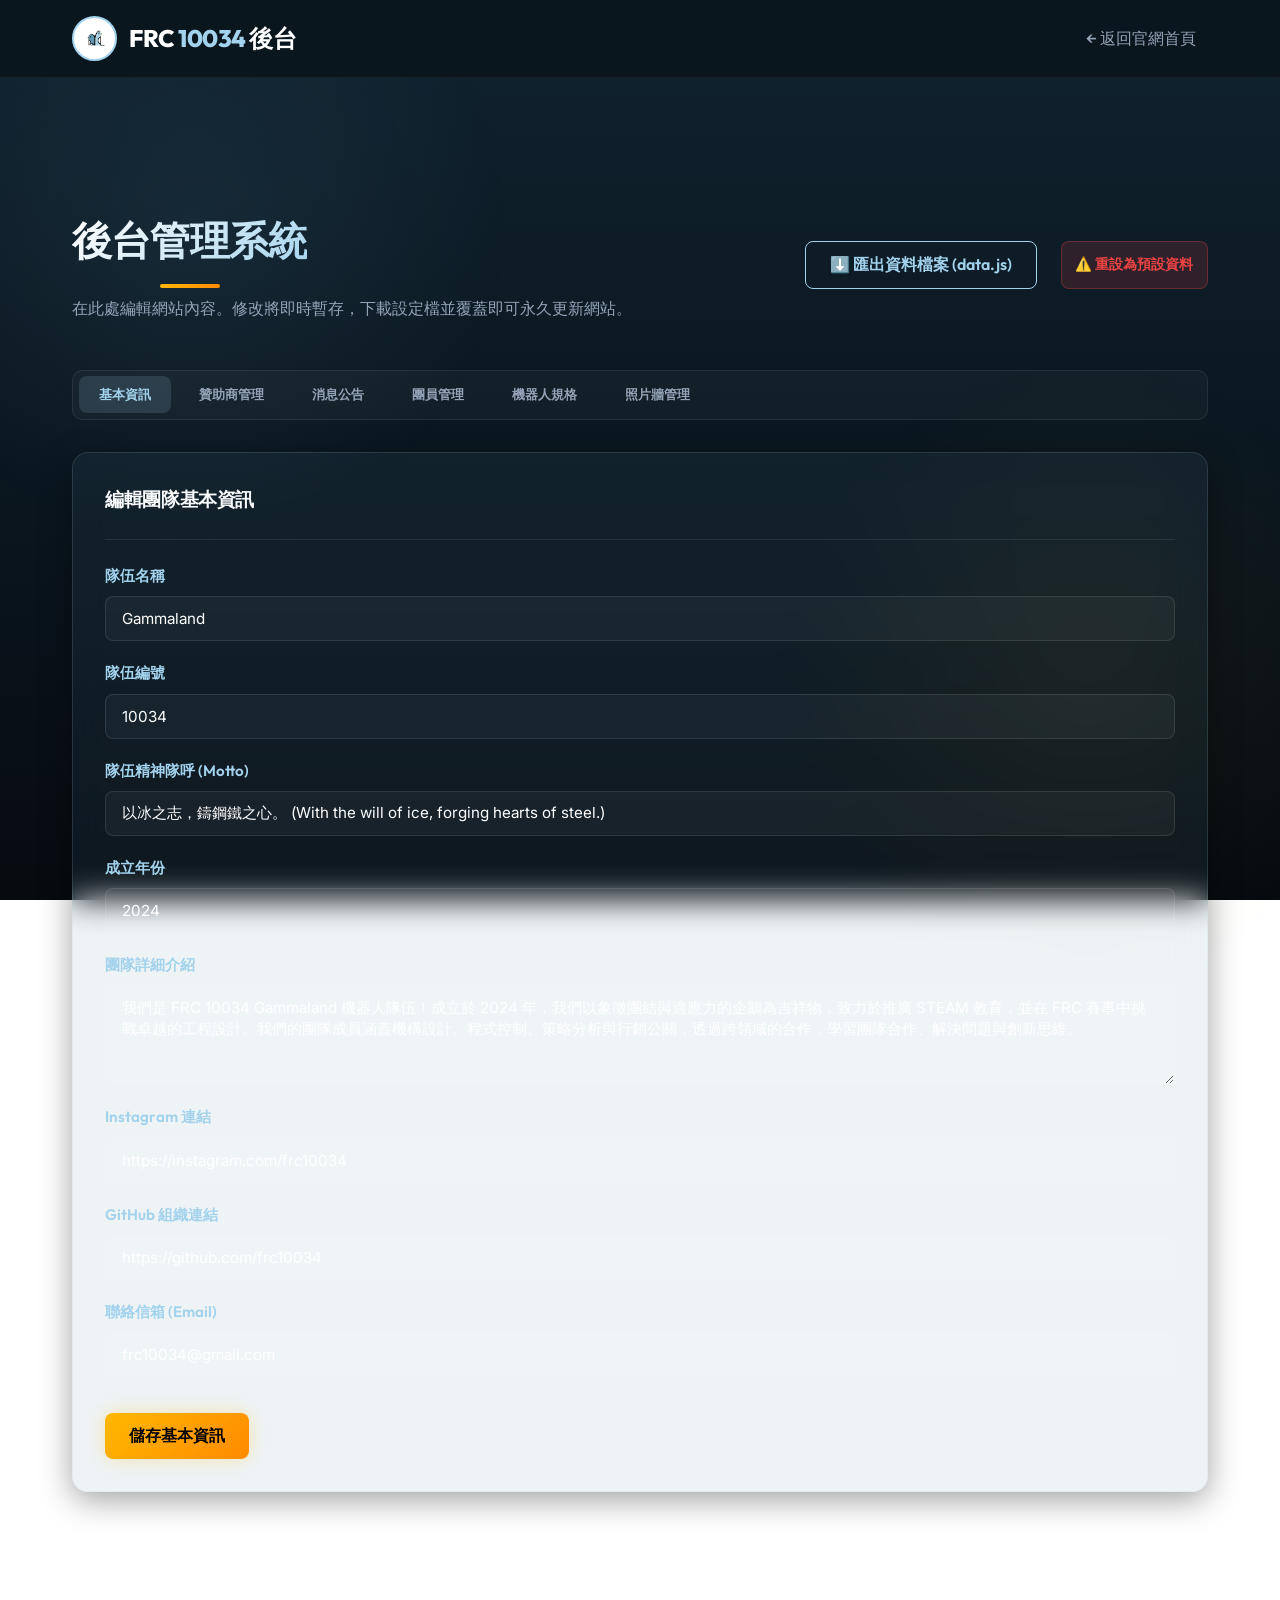
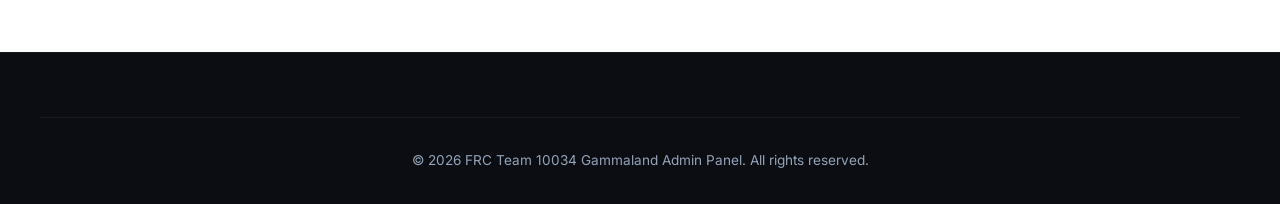
==== admin.html @ 3f7c84e7 "he" ====
<!DOCTYPE html>
<html lang="zh-Hant">
<head>
  <meta charset="UTF-8">
  <meta name="viewport" content="width=device-width, initial-scale=1.0">
  <title>FRC 10034 Gammaland | 網站管理後台</title>
  <link rel="stylesheet" href="style.css">
  <style>
    /* Admin specific adjustments */
    body {
      padding-top: 80px;
    }
  </style>
</head>
<body>

  <!-- Ambient Glow Effects -->
  <div class="bg-glow-1"></div>
  <div class="bg-glow-2"></div>

  <!-- Header & Navbar -->
  <header class="navbar" id="site-header">
    <div class="nav-container">
      <div class="nav-logo-link">
        <img src="logo.jpg" alt="Gammaland Logo" class="nav-logo-img">
        <h1 class="nav-brand">FRC <span>10034</span> 後台</h1>
      </div>
      <nav>
        <ul class="nav-links">
          <li><a href="index.html" class="nav-item">← 返回官網首頁</a></li>
        </ul>
      </nav>
    </div>
  </header>

  <!-- Main Content Wrapper -->
  <main id="main-content">
    
    <!-- PAGE: ADMIN -->
    <section id="page-admin" class="page-section">
      <div class="admin-container">
        <div class="admin-header-flex">
          <div>
            <h2 class="section-title" style="text-align: left; margin-bottom: 0.5rem; display: inline-block;">後台管理系統</h2>
            <p style="color: var(--text-muted);">在此處編輯網站內容。修改將即時暫存，下載設定檔並覆蓋即可永久更新網站。</p>
          </div>
          <div class="admin-actions">
            <button class="btn btn-secondary" id="admin-export-btn">
              ⬇️ 匯出資料檔案 (data.js)
            </button>
            <button class="btn btn-danger btn-small" id="admin-reset-btn" style="margin-left: 0.5rem;">
              ⚠️ 重設為預設資料
            </button>
          </div>
        </div>

        <!-- Management Navigation Tabs -->
        <div class="admin-tabs" id="admin-tabs">
          <button class="admin-tab-btn active" data-tab="info">基本資訊</button>
          <button class="admin-tab-btn" data-tab="sponsors">贊助商管理</button>
          <button class="admin-tab-btn" data-tab="news">消息公告</button>
          <button class="admin-tab-btn" data-tab="team">團員管理</button>
          <button class="admin-tab-btn" data-tab="robot">機器人規格</button>
          <button class="admin-tab-btn" data-tab="gallery">照片牆管理</button>
        </div>

        <!-- TAB CONTENT: Basic Info -->
        <div class="admin-tab-panel glass-card" id="panel-info">
          <h3>編輯團隊基本資訊</h3>
          <hr style="border: none; border-top: 1px solid rgba(255,255,255,0.08); margin: 1.5rem 0;">
          <form id="form-team-info">
            <div class="form-group">
              <label for="info-name">隊伍名稱</label>
              <input type="text" id="info-name" class="form-control" required>
            </div>
            <div class="form-group">
              <label for="info-number">隊伍編號</label>
              <input type="text" id="info-number" class="form-control" required>
            </div>
            <div class="form-group">
              <label for="info-motto">隊伍精神隊呼 (Motto)</label>
              <input type="text" id="info-motto" class="form-control" required>
            </div>
            <div class="form-group">
              <label for="info-founded">成立年份</label>
              <input type="text" id="info-founded" class="form-control" required>
            </div>
            <div class="form-group">
              <label for="info-about">團隊詳細介紹</label>
              <textarea id="info-about" class="form-control" required></textarea>
            </div>
            <div class="form-group">
              <label for="info-instagram">Instagram 連結</label>
              <input type="url" id="info-instagram" class="form-control">
            </div>
            <div class="form-group">
              <label for="info-github">GitHub 組織連結</label>
              <input type="url" id="info-github" class="form-control">
            </div>
            <div class="form-group">
              <label for="info-email">聯絡信箱 (Email)</label>
              <input type="email" id="info-email" class="form-control">
            </div>
            <button type="submit" class="btn btn-primary" style="margin-top: 1rem;">儲存基本資訊</button>
          </form>
        </div>

        <!-- TAB CONTENT: Sponsors -->
        <div class="admin-tab-panel" id="panel-sponsors" style="display: none;">
          <div class="admin-header-flex" style="margin-bottom: 2rem;">
            <h3>贊助商名單</h3>
            <button class="btn btn-primary btn-small" id="admin-add-sponsor-btn">+ 新增贊助商</button>
          </div>
          <div class="admin-list glass-card" id="admin-sponsors-list">
            <!-- Dynamic sponsor items -->
          </div>
        </div>

        <!-- TAB CONTENT: News -->
        <div class="admin-tab-panel" id="panel-news" style="display: none;">
          <div class="admin-header-flex" style="margin-bottom: 2rem;">
            <h3>最新公告</h3>
            <button class="btn btn-primary btn-small" id="admin-add-news-btn">+ 發布新公告</button>
          </div>
          <div class="admin-list glass-card" id="admin-news-list">
            <!-- Dynamic news items -->
          </div>
        </div>

        <!-- TAB CONTENT: Team Members -->
        <div class="admin-tab-panel" id="panel-team" style="display: none;">
          <div class="admin-header-flex" style="margin-bottom: 2rem;">
            <h3>成員與導師名冊</h3>
            <button class="btn btn-primary btn-small" id="admin-add-member-btn">+ 新增成員/導師</button>
          </div>
          <div class="admin-list glass-card" id="admin-members-list">
            <!-- Dynamic member items -->
          </div>
        </div>

        <!-- TAB CONTENT: Robot Specs -->
        <div class="admin-tab-panel glass-card" id="panel-robot" style="display: none;">
          <h3>編輯機器人規格諸元</h3>
          <hr style="border: none; border-top: 1px solid rgba(255,255,255,0.08); margin: 1.5rem 0;">
          <form id="form-robot-specs">
            <div class="form-group">
              <label for="robot-name-input">機器人名稱</label>
              <input type="text" id="robot-name-input" class="form-control" required>
            </div>
            <div class="form-group">
              <label for="robot-year-input">賽季年份</label>
              <input type="text" id="robot-year-input" class="form-control" required>
            </div>
            <div class="form-group">
              <label for="robot-cad-input">CAD 模型分享連結</label>
              <input type="url" id="robot-cad-input" class="form-control">
            </div>
            <div class="form-group">
              <label for="robot-code-input">GitHub 程式庫連結</label>
              <input type="url" id="robot-code-input" class="form-control">
            </div>
            <div class="form-group">
              <label for="robot-desc-input">機器人整體設計介紹</label>
              <textarea id="robot-desc-input" class="form-control" required></textarea>
            </div>
            
            <h4 style="margin: 2rem 0 1rem; color: var(--penguin-sky);">詳細技術諸元 (六個規格行)</h4>
            <div id="robot-specs-fields-container">
              <!-- Six specs fields generated dynamically -->
            </div>
            
            <button type="submit" class="btn btn-primary" style="margin-top: 1.5rem;">儲存機器人規格</button>
          </form>
        </div>

        <!-- TAB CONTENT: Gallery Photos -->
        <div class="admin-tab-panel" id="panel-gallery" style="display: none;">
          <div class="admin-header-flex" style="margin-bottom: 2rem;">
            <h3>相簿照片管理</h3>
            <button class="btn btn-primary btn-small" id="admin-add-photo-btn">+ 新增活動照片</button>
          </div>
          <div class="admin-list glass-card" id="admin-gallery-list">
            <!-- Dynamic photo items -->
          </div>
        </div>

      </div>
    </section>

  </main>

  <!-- CRUD Editing Overlay Modal -->
  <div class="modal" id="admin-editor-modal">
    <div class="glass-card modal-content">
      <div class="modal-header">
        <h3 id="modal-title">新增/編輯項目</h3>
        <button class="lightbox-close" id="modal-close-btn" style="position: static; font-size: 1.5rem;">&times;</button>
      </div>
      <form id="admin-editor-form">
        <!-- Dynamically injected input elements depending on item type -->
        <div id="modal-form-fields"></div>
        <div class="form-actions">
          <button type="button" class="btn btn-secondary btn-small" id="modal-cancel-btn">取消</button>
          <button type="submit" class="btn btn-primary btn-small" id="modal-save-btn">儲存變更</button>
        </div>
      </form>
    </div>
  </div>

  <!-- Success Notification Toast -->
  <div class="toast" id="toast-notify">
    <span class="toast-success-icon">✓</span>
    <span id="toast-message">操作成功！</span>
  </div>

  <!-- Footer -->
  <footer class="footer">
    <div class="footer-container" style="text-align: center;">
      <div class="footer-bottom" style="justify-content: center;">
        <div id="footer-copyright">&copy; 2026 FRC Team 10034 Gammaland Admin Panel. All rights reserved.</div>
      </div>
    </div>
  </footer>

  <!-- Scripts -->
  <script src="data.js"></script>
  <script src="admin.js"></script>
</body>
</html>
---- style.css ----
/* FRC 10034 Gammaland - Custom Styling */
@import url('https://fonts.googleapis.com/css2?family=Outfit:wght@300;400;600;800&family=Inter:wght@300;400;500;700&display=swap');

:root {
  --bg-core: #0a141c;
  --bg-card: rgba(88, 133, 162, 0.1);
  --bg-card-hover: rgba(88, 133, 162, 0.18);
  --bg-navbar: rgba(10, 20, 28, 0.85);
  --text-main: #f8fafc;
  --text-muted: #94a3b8;
  
  /* Color theme inspired by Penguin Logo */
  --penguin-slate: #5885a2;
  --penguin-sky: #a2d2ec;
  --beak-yellow: #ffb800;
  --beak-orange: #ff8a00;
  
  --border-glow: rgba(162, 210, 236, 0.15);
  --border-glow-hover: rgba(162, 210, 236, 0.4);
  --accent-glow: rgba(255, 184, 0, 0.25);
  
  --font-title: 'Outfit', sans-serif;
  --font-body: 'Inter', sans-serif;
  
  --transition-smooth: all 0.3s cubic-bezier(0.4, 0, 0.2, 1);
  --shadow-glow: 0 8px 32px 0 rgba(0, 0, 0, 0.37);
  --shadow-neon: 0 0 15px rgba(162, 210, 236, 0.2);
  --shadow-beak: 0 0 20px rgba(255, 184, 0, 0.3);
}

* {
  box-sizing: border-box;
  margin: 0;
  padding: 0;
  scroll-behavior: smooth;
}

body {
  background: linear-gradient(180deg, #102330 0%, #060b10 100%);
  background-attachment: fixed;
  color: var(--text-main);
  font-family: var(--font-body);
  overflow-x: hidden;
  line-height: 1.6;
}

/* Background Ambient Lights */
.bg-glow-1 {
  position: fixed;
  top: -10%;
  left: -10%;
  width: 50vw;
  height: 50vw;
  background: radial-gradient(circle, rgba(88, 133, 162, 0.12) 0%, rgba(0,0,0,0) 70%);
  z-index: -1;
  pointer-events: none;
}

.bg-glow-2 {
  position: fixed;
  bottom: -10%;
  right: -10%;
  width: 50vw;
  height: 50vw;
  background: radial-gradient(circle, rgba(255, 184, 0, 0.05) 0%, rgba(0,0,0,0) 70%);
  z-index: -1;
  pointer-events: none;
}

/* Typography & Layout */
h1, h2, h3, h4, h5, h6 {
  font-family: var(--font-title);
  font-weight: 600;
  letter-spacing: -0.02em;
}

.section-title {
  font-size: 2.5rem;
  text-align: center;
  margin-bottom: 3rem;
  background: linear-gradient(135deg, #ffffff 0%, var(--penguin-sky) 100%);
  -webkit-background-clip: text;
  -webkit-text-fill-color: transparent;
  position: relative;
}

.section-title::after {
  content: '';
  display: block;
  width: 60px;
  height: 4px;
  background: linear-gradient(90deg, var(--beak-yellow), var(--beak-orange));
  margin: 0.75rem auto 0;
  border-radius: 2px;
}

/* Glassmorphism Card Utility */
.glass-card {
  background: var(--bg-card);
  backdrop-filter: blur(16px);
  -webkit-backdrop-filter: blur(16px);
  border: 1px solid var(--border-glow);
  border-radius: 16px;
  padding: 2rem;
  box-shadow: var(--shadow-glow);
  transition: var(--transition-smooth);
}

.glass-card:hover {
  background: var(--bg-card-hover);
  border-color: var(--border-glow-hover);
  transform: translateY(-5px);
  box-shadow: var(--shadow-glow), var(--shadow-neon);
}

/* Custom Button */
.btn {
  display: inline-flex;
  align-items: center;
  justify-content: center;
  padding: 0.75rem 1.5rem;
  font-family: var(--font-title);
  font-weight: 600;
  font-size: 1rem;
  border-radius: 8px;
  cursor: pointer;
  transition: var(--transition-smooth);
  text-decoration: none;
  gap: 0.5rem;
}

.btn-primary {
  background: linear-gradient(135deg, var(--beak-yellow) 0%, var(--beak-orange) 100%);
  color: #000000;
  border: none;
  box-shadow: var(--shadow-beak);
}

.btn-primary:hover {
  transform: translateY(-2px);
  box-shadow: 0 0 25px rgba(255, 184, 0, 0.5);
}

.btn-secondary {
  background: transparent;
  color: var(--penguin-sky);
  border: 1px solid var(--penguin-sky);
}

.btn-secondary:hover {
  background: rgba(162, 210, 236, 0.1);
  transform: translateY(-2px);
  box-shadow: var(--shadow-neon);
}

/* Navbar */
.navbar {
  position: fixed;
  top: 0;
  left: 0;
  width: 100%;
  background: var(--bg-navbar);
  backdrop-filter: blur(12px);
  -webkit-backdrop-filter: blur(12px);
  border-bottom: 1px solid rgba(255, 255, 255, 0.05);
  z-index: 100;
  transition: var(--transition-smooth);
}

.navbar.scrolled {
  padding: 0.5rem 0;
  background: rgba(7, 9, 14, 0.95);
}

.nav-container {
  max-width: 1200px;
  margin: 0 auto;
  padding: 1rem 2rem;
  display: flex;
  justify-content: space-between;
  align-items: center;
}

.nav-logo-link {
  display: flex;
  align-items: center;
  gap: 0.75rem;
  text-decoration: none;
}

.nav-logo-img {
  height: 45px;
  width: 45px;
  border-radius: 50%;
  object-fit: contain;
  background: #ffffff;
  padding: 3px;
  border: 2px solid var(--penguin-sky);
  transition: var(--transition-smooth);
}

.nav-logo-link:hover .nav-logo-img {
  transform: scale(1.05) rotate(-2deg);
}

.nav-brand {
  font-family: var(--font-title);
  font-weight: 800;
  font-size: 1.5rem;
  color: #fff;
}

.nav-brand span {
  color: var(--penguin-sky);
}

.nav-links {
  display: flex;
  list-style: none;
  gap: 1.5rem;
  align-items: center;
}

.nav-links a {
  text-decoration: none;
  color: var(--text-muted);
  font-family: var(--font-title);
  font-weight: 500;
  font-size: 1rem;
  padding: 0.5rem 0.75rem;
  transition: var(--transition-smooth);
}

.nav-links a:hover,
.nav-links a.active {
  color: var(--penguin-sky);
  text-shadow: var(--shadow-neon);
}

/* Mobile Nav Toggle */
.nav-toggle {
  display: none;
  flex-direction: column;
  gap: 5px;
  background: none;
  border: none;
  cursor: pointer;
}

.nav-toggle span {
  display: block;
  width: 25px;
  height: 3px;
  background-color: var(--text-main);
  border-radius: 2px;
  transition: var(--transition-smooth);
}

/* Hero Section */
.hero {
  min-height: 100vh;
  display: flex;
  align-items: center;
  padding: 8rem 2rem 4rem;
  position: relative;
  max-width: 1200px;
  margin: 0 auto;
}

.hero-grid {
  display: grid;
  grid-template-columns: 1.2fr 0.8fr;
  gap: 4rem;
  align-items: center;
  width: 100%;
}

.hero-content {
  display: flex;
  flex-direction: column;
  gap: 1.5rem;
}

.hero-team-num {
  font-family: var(--font-title);
  font-weight: 800;
  color: var(--beak-yellow);
  font-size: 1.25rem;
  letter-spacing: 0.1em;
  text-transform: uppercase;
}

.hero-title {
  font-size: 4rem;
  font-weight: 800;
  line-height: 1.1;
  background: linear-gradient(135deg, #ffffff 30%, var(--penguin-sky) 100%);
  -webkit-background-clip: text;
  -webkit-text-fill-color: transparent;
}

.hero-motto {
  font-size: 1.5rem;
  color: var(--text-muted);
  font-weight: 300;
  border-left: 3px solid var(--penguin-slate);
  padding-left: 1rem;
}

.hero-btns {
  display: flex;
  gap: 1rem;
  margin-top: 1rem;
}

.hero-visual {
  display: flex;
  justify-content: center;
  align-items: center;
  position: relative;
}

.hero-logo-container {
  position: relative;
  padding: 2rem;
  background: radial-gradient(circle, rgba(162, 210, 236, 0.08) 0%, rgba(0,0,0,0) 70%);
}

.hero-logo-img {
  width: 320px;
  height: 320px;
  border-radius: 50%;
  object-fit: contain;
  background: #ffffff;
  padding: 15px;
  border: 4px solid var(--penguin-sky);
  filter: drop-shadow(0 0 25px rgba(88, 133, 162, 0.45));
  animation: float 6s ease-in-out infinite;
}

@keyframes float {
  0% { transform: translateY(0px); }
  50% { transform: translateY(-15px); }
  100% { transform: translateY(0px); }
}

/* Home Section Styles */
.home-section {
  padding: 6rem 2rem;
  max-width: 1200px;
  margin: 0 auto;
}

/* News List */
.news-grid {
  display: grid;
  grid-template-columns: repeat(auto-fit, minmax(350px, 1fr));
  gap: 2rem;
}

.news-card {
  display: flex;
  flex-direction: column;
  gap: 1rem;
  height: 100%;
}

.news-date {
  font-size: 0.85rem;
  color: var(--penguin-sky);
  font-family: var(--font-title);
  font-weight: 600;
}

.news-card h3 {
  font-size: 1.35rem;
  color: #fff;
}

.news-card p {
  color: var(--text-muted);
  font-size: 0.95rem;
  flex-grow: 1;
}

.news-more-btn {
  align-self: flex-start;
  color: var(--beak-yellow);
  text-decoration: none;
  font-weight: 600;
  display: flex;
  align-items: center;
  gap: 0.25rem;
  transition: var(--transition-smooth);
}

.news-more-btn:hover {
  color: var(--beak-orange);
  transform: translateX(3px);
}

/* Sponsors List Grid */
.sponsor-tiers-container {
  display: flex;
  flex-direction: column;
  gap: 4rem;
}

.sponsor-tier-section {
  text-align: center;
}

.sponsor-tier-title {
  font-family: var(--font-title);
  font-size: 1.5rem;
  text-transform: uppercase;
  letter-spacing: 0.15em;
  margin-bottom: 2rem;
  display: flex;
  align-items: center;
  justify-content: center;
  gap: 1rem;
}

.sponsor-tier-title::before,
.sponsor-tier-title::after {
  content: '';
  height: 1px;
  width: 80px;
  background-color: var(--text-muted);
  opacity: 0.3;
}

/* Specific Tier Colors */
.tier-diamond .sponsor-tier-title { color: #E5E9F0; text-shadow: 0 0 10px rgba(229, 233, 240, 0.4); }
.tier-gold .sponsor-tier-title { color: #FFD700; text-shadow: 0 0 10px rgba(255, 215, 0, 0.3); }
.tier-silver .sponsor-tier-title { color: #C0C0C0; }
.tier-bronze .sponsor-tier-title { color: #CD7F32; }

.sponsors-grid {
  display: flex;
  flex-wrap: wrap;
  justify-content: center;
  gap: 2rem;
}

.sponsor-card {
  padding: 1.5rem 3rem;
  border-radius: 12px;
  display: flex;
  align-items: center;
  justify-content: center;
  min-width: 200px;
  height: 90px;
  background: rgba(255, 255, 255, 0.02);
  border: 1px solid rgba(255, 255, 255, 0.05);
  box-shadow: 0 4px 20px rgba(0,0,0,0.2);
  transition: var(--transition-smooth);
  text-decoration: none;
}

.sponsor-card:hover {
  transform: scale(1.05);
  background: rgba(255, 255, 255, 0.05);
  border-color: rgba(255, 255, 255, 0.15);
}

.tier-diamond .sponsor-card {
  min-width: 260px;
  height: 110px;
  background: rgba(255, 255, 255, 0.04);
  border-color: rgba(162, 210, 236, 0.2);
}

.tier-diamond .sponsor-card:hover {
  border-color: var(--penguin-sky);
  box-shadow: var(--shadow-neon);
}

.sponsor-logo-text {
  font-family: var(--font-title);
  font-weight: 800;
  font-size: 1.35rem;
  color: #fff;
  letter-spacing: -0.01em;
}

.tier-diamond .sponsor-logo-text {
  font-size: 1.75rem;
  background: linear-gradient(135deg, #fff, var(--penguin-sky));
  -webkit-background-clip: text;
  -webkit-text-fill-color: transparent;
}

/* About/Team Page Styles */
.about-hero {
  padding: 8rem 2rem 4rem;
  max-width: 1200px;
  margin: 0 auto;
  text-align: center;
}

.about-intro-grid {
  display: grid;
  grid-template-columns: 1fr 1fr;
  gap: 4rem;
  align-items: center;
  margin-top: 3rem;
}

.about-stat-grid {
  display: grid;
  grid-template-columns: repeat(3, 1fr);
  gap: 1.5rem;
}

.about-stat-card {
  text-align: center;
}

.about-stat-num {
  font-size: 3rem;
  font-weight: 800;
  color: var(--penguin-sky);
  font-family: var(--font-title);
}

.about-stat-label {
  font-size: 0.9rem;
  color: var(--text-muted);
}

/* Subteams Grid */
.subteams-grid {
  display: grid;
  grid-template-columns: repeat(auto-fit, minmax(280px, 1fr));
  gap: 2rem;
  margin-top: 3rem;
}

.subteam-card {
  display: flex;
  flex-direction: column;
  gap: 1rem;
}

.subteam-icon {
  width: 50px;
  height: 50px;
  border-radius: 12px;
  background: rgba(162, 210, 236, 0.1);
  display: flex;
  align-items: center;
  justify-content: center;
  color: var(--penguin-sky);
  font-size: 1.5rem;
  margin-bottom: 0.5rem;
}

/* Team Filters & Grid */
.team-filters-container {
  display: flex;
  justify-content: center;
  gap: 1rem;
  margin: 3rem 0 2rem;
  flex-wrap: wrap;
}

.filter-btn {
  padding: 0.5rem 1.25rem;
  background: rgba(255,255,255,0.03);
  border: 1px solid rgba(255,255,255,0.08);
  border-radius: 30px;
  color: var(--text-muted);
  cursor: pointer;
  transition: var(--transition-smooth);
  font-family: var(--font-title);
  font-weight: 500;
}

.filter-btn:hover,
.filter-btn.active {
  background: var(--penguin-slate);
  border-color: var(--penguin-sky);
  color: #fff;
  box-shadow: var(--shadow-neon);
}

.team-grid {
  display: grid;
  grid-template-columns: repeat(auto-fill, minmax(250px, 1fr));
  gap: 2rem;
}

.team-member-card {
  display: flex;
  flex-direction: column;
  align-items: center;
  text-align: center;
  padding: 2.5rem 1.5rem 1.5rem;
  position: relative;
}

.member-avatar-wrapper {
  width: 110px;
  height: 110px;
  border-radius: 50%;
  margin-bottom: 1.5rem;
  background: linear-gradient(135deg, var(--penguin-slate) 0%, var(--penguin-sky) 100%);
  padding: 3px;
  box-shadow: 0 4px 15px rgba(0,0,0,0.3);
}

.member-avatar {
  width: 100%;
  height: 100%;
  border-radius: 50%;
  background: #111827;
  display: flex;
  align-items: center;
  justify-content: center;
  overflow: hidden;
}

.member-avatar img {
  width: 100%;
  height: 100%;
  object-fit: cover;
}

.member-avatar svg {
  width: 50px;
  height: 50px;
  fill: var(--text-muted);
}

.member-name {
  font-size: 1.25rem;
  font-weight: 700;
  color: #fff;
  margin-bottom: 0.25rem;
}

.member-role {
  font-size: 0.9rem;
  color: var(--beak-yellow);
  font-weight: 600;
  margin-bottom: 1rem;
}

.member-bio {
  font-size: 0.85rem;
  color: var(--text-muted);
  line-height: 1.5;
}

/* Robot Page Styles */
.robot-container {
  max-width: 1200px;
  margin: 0 auto;
  padding: 8rem 2rem 4rem;
}

.robot-grid {
  display: grid;
  grid-template-columns: 1.1fr 0.9fr;
  gap: 4rem;
  margin-top: 3rem;
}

.robot-media {
  display: flex;
  flex-direction: column;
  gap: 1.5rem;
}

.robot-image-main {
  width: 100%;
  height: auto;
  border-radius: 16px;
  border: 1px solid var(--border-glow);
  box-shadow: var(--shadow-glow);
}

.robot-links {
  display: grid;
  grid-template-columns: 1fr 1fr;
  gap: 1rem;
}

.robot-info {
  display: flex;
  flex-direction: column;
  gap: 2rem;
}

.robot-header {
  border-bottom: 1px solid rgba(255,255,255,0.08);
  padding-bottom: 1.5rem;
}

.robot-name {
  font-size: 3rem;
  font-weight: 800;
  color: var(--penguin-sky);
  margin-bottom: 0.5rem;
}

.robot-year-badge {
  display: inline-block;
  padding: 0.25rem 0.75rem;
  background: var(--beak-yellow);
  color: #000;
  font-weight: 700;
  border-radius: 20px;
  font-family: var(--font-title);
  font-size: 0.85rem;
}

.robot-desc {
  color: var(--text-muted);
  font-size: 1.05rem;
}

.robot-specs-table {
  display: flex;
  flex-direction: column;
  gap: 1rem;
}

.spec-row {
  display: grid;
  grid-template-columns: 0.8fr 1.2fr;
  padding-bottom: 0.75rem;
  border-bottom: 1px dashed rgba(255,255,255,0.05);
}

.spec-label {
  font-family: var(--font-title);
  font-weight: 600;
  color: var(--penguin-sky);
}

.spec-value {
  color: var(--text-main);
}

/* Gallery Page Styles */
.gallery-container {
  max-width: 1200px;
  margin: 0 auto;
  padding: 8rem 2rem 4rem;
}

.gallery-grid {
  display: grid;
  grid-template-columns: repeat(auto-fill, minmax(280px, 1fr));
  gap: 1.5rem;
  margin-top: 3rem;
}

.gallery-item {
  position: relative;
  border-radius: 12px;
  overflow: hidden;
  aspect-ratio: 4/3;
  cursor: pointer;
  border: 1px solid var(--border-glow);
  box-shadow: var(--shadow-glow);
  background: rgba(162, 210, 236, 0.03);
}

.gallery-placeholder-img {
  width: 100%;
  height: 100%;
  display: flex;
  flex-direction: column;
  align-items: center;
  justify-content: center;
  background: linear-gradient(135deg, rgba(15, 23, 42, 0.8), rgba(88, 133, 162, 0.2));
  color: var(--penguin-sky);
  gap: 0.75rem;
  transition: var(--transition-smooth);
}

.gallery-placeholder-img svg {
  width: 48px;
  height: 48px;
  fill: currentColor;
  opacity: 0.6;
}

.gallery-placeholder-img span {
  font-family: var(--font-title);
  font-size: 0.85rem;
  color: var(--text-muted);
}

.gallery-overlay {
  position: absolute;
  top: 0;
  left: 0;
  width: 100%;
  height: 100%;
  background: linear-gradient(0deg, rgba(7, 9, 14, 0.9) 0%, rgba(7, 9, 14, 0.2) 100%);
  display: flex;
  flex-direction: column;
  justify-content: flex-end;
  padding: 1.5rem;
  opacity: 0;
  transition: var(--transition-smooth);
}

.gallery-item:hover .gallery-overlay {
  opacity: 1;
}

.gallery-item:hover .gallery-placeholder-img {
  transform: scale(1.05);
}

.gallery-item-title {
  font-size: 1.1rem;
  font-weight: 700;
  color: #fff;
  margin-bottom: 0.25rem;
}

.gallery-item-desc {
  font-size: 0.8rem;
  color: var(--text-muted);
}

/* Lightbox Modal */
.lightbox {
  position: fixed;
  top: 0;
  left: 0;
  width: 100%;
  height: 100%;
  background: rgba(7, 9, 14, 0.95);
  backdrop-filter: blur(8px);
  z-index: 200;
  display: flex;
  align-items: center;
  justify-content: center;
  opacity: 0;
  pointer-events: none;
  transition: var(--transition-smooth);
}

.lightbox.active {
  opacity: 1;
  pointer-events: all;
}

.lightbox-content {
  max-width: 900px;
  width: 90%;
  display: flex;
  flex-direction: column;
  gap: 1.5rem;
  position: relative;
}

.lightbox-close {
  position: absolute;
  top: -40px;
  right: 0;
  background: none;
  border: none;
  color: #fff;
  font-size: 2rem;
  cursor: pointer;
  transition: var(--transition-smooth);
}

.lightbox-close:hover {
  color: var(--beak-yellow);
}

.lightbox-image-wrapper {
  width: 100%;
  aspect-ratio: 16/9;
  border-radius: 12px;
  overflow: hidden;
  background: #000;
  border: 1px solid rgba(255,255,255,0.1);
  display: flex;
  align-items: center;
  justify-content: center;
}

.lightbox-image-placeholder {
  display: flex;
  flex-direction: column;
  align-items: center;
  justify-content: center;
  color: var(--penguin-sky);
  gap: 1rem;
}

.lightbox-image-placeholder svg {
  width: 64px;
  height: 64px;
  fill: currentColor;
}

.lightbox-details {
  text-align: center;
}

.lightbox-title {
  font-size: 1.5rem;
  font-weight: 700;
  color: #fff;
  margin-bottom: 0.5rem;
}

.lightbox-desc {
  color: var(--text-muted);
}

/* Admin Dashboard Styles */
.admin-container {
  max-width: 1200px;
  margin: 0 auto;
  padding: 8rem 2rem 4rem;
}

.admin-header-flex {
  display: flex;
  justify-content: space-between;
  align-items: center;
  margin-bottom: 3rem;
  flex-wrap: wrap;
  gap: 1.5rem;
}

.admin-actions {
  display: flex;
  gap: 1rem;
}

.admin-tabs {
  display: flex;
  gap: 0.5rem;
  background: rgba(255, 255, 255, 0.03);
  border: 1px solid rgba(255, 255, 255, 0.08);
  padding: 0.35rem;
  border-radius: 10px;
  margin-bottom: 2rem;
  overflow-x: auto;
}

.admin-tab-btn {
  padding: 0.6rem 1.25rem;
  background: transparent;
  border: none;
  border-radius: 8px;
  color: var(--text-muted);
  font-family: var(--font-title);
  font-weight: 600;
  cursor: pointer;
  white-space: nowrap;
  transition: var(--transition-smooth);
}

.admin-tab-btn.active {
  background: rgba(162, 210, 236, 0.15);
  color: var(--penguin-sky);
}

.admin-list {
  display: flex;
  flex-direction: column;
  gap: 1rem;
}

.admin-list-item {
  display: flex;
  justify-content: space-between;
  align-items: center;
  padding: 1.25rem 2rem;
}

.admin-item-info h4 {
  font-size: 1.15rem;
  color: #fff;
}

.admin-item-info span {
  font-size: 0.85rem;
  color: var(--beak-yellow);
}

.admin-item-btns {
  display: flex;
  gap: 0.75rem;
}

.btn-small {
  padding: 0.4rem 0.85rem;
  font-size: 0.85rem;
}

.btn-danger {
  background: rgba(239, 68, 68, 0.15);
  color: #ef4444;
  border: 1px solid rgba(239, 68, 68, 0.3);
}

.btn-danger:hover {
  background: #ef4444;
  color: #fff;
}

/* Modals & Forms */
.modal {
  position: fixed;
  top: 0;
  left: 0;
  width: 100%;
  height: 100%;
  background: rgba(7, 9, 14, 0.85);
  backdrop-filter: blur(10px);
  z-index: 150;
  display: flex;
  align-items: center;
  justify-content: center;
  opacity: 0;
  pointer-events: none;
  transition: var(--transition-smooth);
}

.modal.active {
  opacity: 1;
  pointer-events: all;
}

.modal-content {
  width: 90%;
  max-width: 600px;
  max-height: 85vh;
  overflow-y: auto;
}

.modal-header {
  display: flex;
  justify-content: space-between;
  align-items: center;
  margin-bottom: 1.5rem;
  border-bottom: 1px solid rgba(255,255,255,0.08);
  padding-bottom: 0.75rem;
}

.form-group {
  margin-bottom: 1.25rem;
  display: flex;
  flex-direction: column;
  gap: 0.5rem;
}

.form-group label {
  font-family: var(--font-title);
  font-size: 0.95rem;
  font-weight: 600;
  color: var(--penguin-sky);
}

.form-control {
  background: rgba(255,255,255,0.04);
  border: 1px solid rgba(255,255,255,0.1);
  border-radius: 8px;
  padding: 0.75rem 1rem;
  color: #fff;
  font-family: var(--font-body);
  font-size: 0.95rem;
  transition: var(--transition-smooth);
}

.form-control:focus {
  outline: none;
  border-color: var(--penguin-sky);
  box-shadow: 0 0 10px rgba(162, 210, 236, 0.15);
}

textarea.form-control {
  resize: vertical;
  min-height: 100px;
}

.form-actions {
  display: flex;
  justify-content: flex-end;
  gap: 1rem;
  margin-top: 2rem;
  border-top: 1px solid rgba(255,255,255,0.08);
  padding-top: 1.25rem;
}

/* Toast Notifications */
.toast {
  position: fixed;
  bottom: 2rem;
  right: -300px;
  background: var(--bg-card);
  border: 1px solid var(--penguin-sky);
  box-shadow: var(--shadow-neon);
  backdrop-filter: blur(10px);
  padding: 1rem 1.5rem;
  border-radius: 8px;
  color: #fff;
  z-index: 300;
  display: flex;
  align-items: center;
  gap: 0.75rem;
  font-family: var(--font-title);
  font-weight: 600;
  transition: right 0.4s cubic-bezier(0.175, 0.885, 0.32, 1.275);
}

.toast.show {
  right: 2rem;
}

.toast-success-icon {
  color: #10b981;
}

/* Footer */
.footer {
  background: rgba(7, 9, 14, 0.98);
  border-top: 1px solid rgba(255, 255, 255, 0.05);
  padding: 4rem 2rem 2rem;
  margin-top: 6rem;
}

.footer-container {
  max-width: 1200px;
  margin: 0 auto;
  display: flex;
  flex-direction: column;
  gap: 3rem;
}

.footer-top {
  display: grid;
  grid-template-columns: 1fr 1fr;
  gap: 4rem;
}

.footer-about {
  display: flex;
  flex-direction: column;
  gap: 1rem;
}

.footer-logo-flex {
  display: flex;
  align-items: center;
  gap: 0.75rem;
}

.footer-logo-img {
  height: 40px;
  width: 40px;
  border-radius: 50%;
  object-fit: contain;
  background: #ffffff;
  padding: 2px;
  border: 1.5px solid var(--penguin-sky);
}

.footer-brand {
  font-family: var(--font-title);
  font-weight: 800;
  font-size: 1.35rem;
}

.footer-brand span {
  color: var(--penguin-sky);
}

.footer-motto {
  color: var(--text-muted);
  font-size: 0.9rem;
  max-width: 400px;
}

.footer-links-col {
  display: flex;
  flex-direction: column;
  gap: 1rem;
  align-items: flex-end;
}

.footer-links-title {
  font-family: var(--font-title);
  color: #fff;
  font-weight: 600;
  font-size: 1.1rem;
}

.social-links-flex {
  display: flex;
  gap: 1.5rem;
}

.social-link {
  color: var(--text-muted);
  font-size: 1.5rem;
  transition: var(--transition-smooth);
}

.social-link:hover {
  color: var(--beak-yellow);
  transform: translateY(-2px);
}

.footer-bottom {
  border-top: 1px solid rgba(255,255,255,0.05);
  padding-top: 2rem;
  display: flex;
  justify-content: space-between;
  align-items: center;
  font-size: 0.85rem;
  color: var(--text-muted);
}

/* Responsive Breakpoints */
@media (max-width: 1024px) {
  .hero-grid {
    gap: 2rem;
  }
  .hero-title {
    font-size: 3rem;
  }
}

@media (max-width: 768px) {
  .nav-toggle {
    display: flex;
  }
  
  .nav-links {
    position: fixed;
    top: 70px;
    left: -100%;
    width: 100%;
    height: calc(100vh - 70px);
    background: rgba(7, 9, 14, 0.98);
    backdrop-filter: blur(20px);
    flex-direction: column;
    padding: 3rem 0;
    gap: 2rem;
    transition: var(--transition-smooth);
    border-top: 1px solid rgba(255, 255, 255, 0.05);
  }
  
  .nav-links.active {
    left: 0;
  }
  
  .hero-grid {
    grid-template-columns: 1fr;
    text-align: center;
    gap: 3rem;
  }
  
  .hero-motto {
    border-left: none;
    border-top: 2px solid var(--penguin-slate);
    padding-left: 0;
    padding-top: 1rem;
    max-width: 500px;
    margin: 0 auto;
  }
  
  .hero-btns {
    justify-content: center;
  }
  
  .hero-visual {
    order: -1;
  }
  
  .about-intro-grid {
    grid-template-columns: 1fr;
    gap: 2.5rem;
  }
  
  .robot-grid {
    grid-template-columns: 1fr;
    gap: 3rem;
  }
  
  .footer-top {
    grid-template-columns: 1fr;
    gap: 2rem;
  }
  
  .footer-links-col {
    align-items: flex-start;
  }
  
  .footer-bottom {
    flex-direction: column;
    gap: 1rem;
    text-align: center;
  }
}
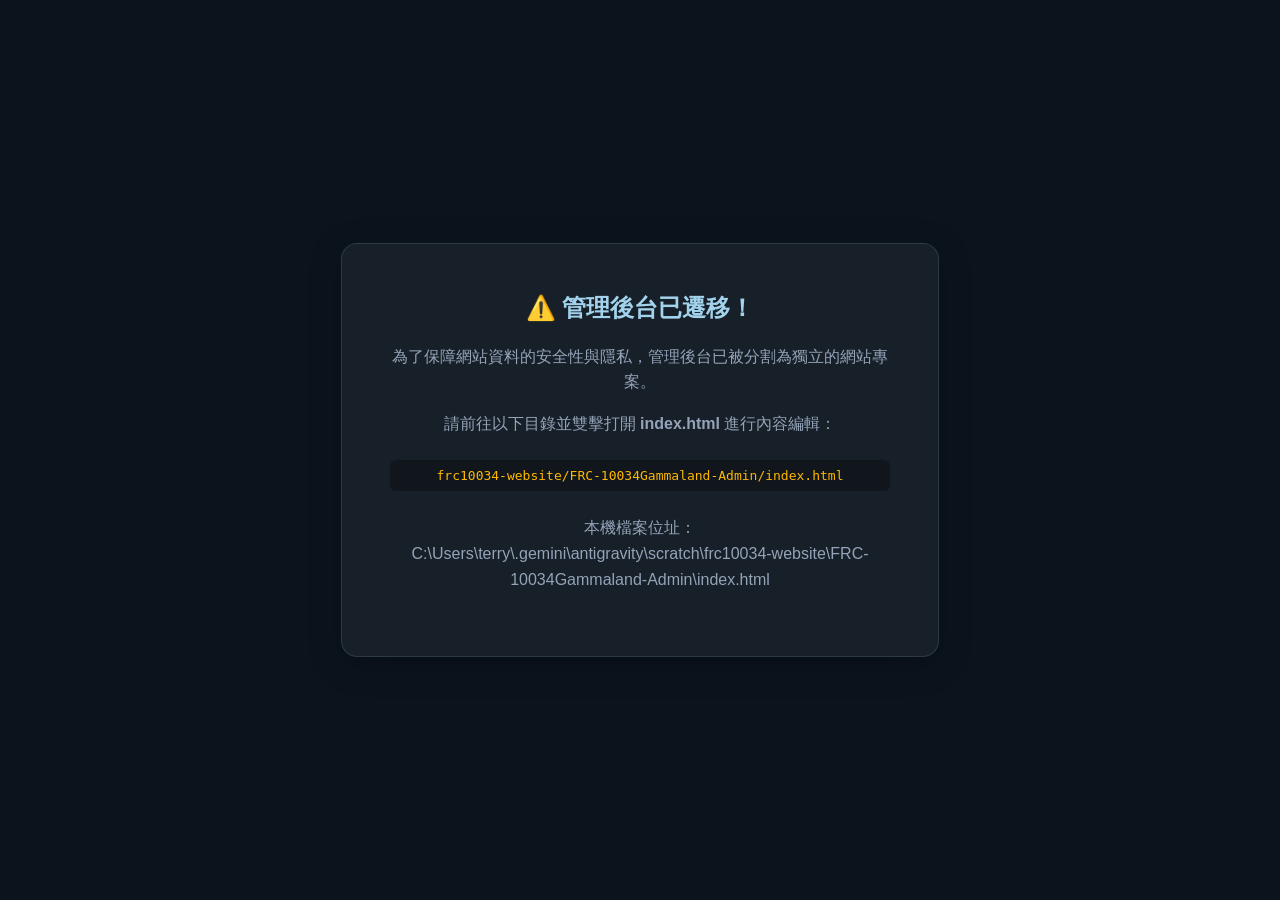
==== commit d7e3238f: "0612" ====
--- a/admin.html
+++ b/admin.html
@@ -2,228 +2,53 @@
 <html lang="zh-Hant">
 <head>
   <meta charset="UTF-8">
-  <meta name="viewport" content="width=device-width, initial-scale=1.0">
-  <title>FRC 10034 Gammaland | 網站管理後台</title>
-  <link rel="stylesheet" href="style.css">
+  <title>管理後台已遷移</title>
   <style>
-    /* Admin specific adjustments */
     body {
-      padding-top: 80px;
+      background-color: #0b141d;
+      color: #f8fafc;
+      font-family: sans-serif;
+      display: flex;
+      justify-content: center;
+      align-items: center;
+      height: 100vh;
+      margin: 0;
+      text-align: center;
+    }
+    .card {
+      background: rgba(255, 255, 255, 0.05);
+      border: 1px solid rgba(162, 210, 236, 0.15);
+      padding: 3rem;
+      border-radius: 16px;
+      max-width: 500px;
+      box-shadow: 0 8px 32px 0 rgba(0, 0, 0, 0.3);
+    }
+    h2 {
+      color: #a2d2ec;
+      margin-top: 0;
+    }
+    p {
+      color: #94a3b8;
+      line-height: 1.6;
+    }
+    .path {
+      background: rgba(0, 0, 0, 0.3);
+      padding: 0.5rem 1rem;
+      border-radius: 6px;
+      font-family: monospace;
+      color: #ffb800;
+      margin: 1.5rem 0;
+      word-break: break-all;
     }
   </style>
 </head>
 <body>
-
-  <!-- Ambient Glow Effects -->
-  <div class="bg-glow-1"></div>
-  <div class="bg-glow-2"></div>
-
-  <!-- Header & Navbar -->
-  <header class="navbar" id="site-header">
-    <div class="nav-container">
-      <div class="nav-logo-link">
-        <img src="logo.jpg" alt="Gammaland Logo" class="nav-logo-img">
-        <h1 class="nav-brand">FRC <span>10034</span> 後台</h1>
-      </div>
-      <nav>
-        <ul class="nav-links">
-          <li><a href="index.html" class="nav-item">← 返回官網首頁</a></li>
-        </ul>
-      </nav>
-    </div>
-  </header>
-
-  <!-- Main Content Wrapper -->
-  <main id="main-content">
-    
-    <!-- PAGE: ADMIN -->
-    <section id="page-admin" class="page-section">
-      <div class="admin-container">
-        <div class="admin-header-flex">
-          <div>
-            <h2 class="section-title" style="text-align: left; margin-bottom: 0.5rem; display: inline-block;">後台管理系統</h2>
-            <p style="color: var(--text-muted);">在此處編輯網站內容。修改將即時暫存，下載設定檔並覆蓋即可永久更新網站。</p>
-          </div>
-          <div class="admin-actions">
-            <button class="btn btn-secondary" id="admin-export-btn">
-              ⬇️ 匯出資料檔案 (data.js)
-            </button>
-            <button class="btn btn-danger btn-small" id="admin-reset-btn" style="margin-left: 0.5rem;">
-              ⚠️ 重設為預設資料
-            </button>
-          </div>
-        </div>
-
-        <!-- Management Navigation Tabs -->
-        <div class="admin-tabs" id="admin-tabs">
-          <button class="admin-tab-btn active" data-tab="info">基本資訊</button>
-          <button class="admin-tab-btn" data-tab="sponsors">贊助商管理</button>
-          <button class="admin-tab-btn" data-tab="news">消息公告</button>
-          <button class="admin-tab-btn" data-tab="team">團員管理</button>
-          <button class="admin-tab-btn" data-tab="robot">機器人規格</button>
-          <button class="admin-tab-btn" data-tab="gallery">照片牆管理</button>
-        </div>
-
-        <!-- TAB CONTENT: Basic Info -->
-        <div class="admin-tab-panel glass-card" id="panel-info">
-          <h3>編輯團隊基本資訊</h3>
-          <hr style="border: none; border-top: 1px solid rgba(255,255,255,0.08); margin: 1.5rem 0;">
-          <form id="form-team-info">
-            <div class="form-group">
-              <label for="info-name">隊伍名稱</label>
-              <input type="text" id="info-name" class="form-control" required>
-            </div>
-            <div class="form-group">
-              <label for="info-number">隊伍編號</label>
-              <input type="text" id="info-number" class="form-control" required>
-            </div>
-            <div class="form-group">
-              <label for="info-motto">隊伍精神隊呼 (Motto)</label>
-              <input type="text" id="info-motto" class="form-control" required>
-            </div>
-            <div class="form-group">
-              <label for="info-founded">成立年份</label>
-              <input type="text" id="info-founded" class="form-control" required>
-            </div>
-            <div class="form-group">
-              <label for="info-about">團隊詳細介紹</label>
-              <textarea id="info-about" class="form-control" required></textarea>
-            </div>
-            <div class="form-group">
-              <label for="info-instagram">Instagram 連結</label>
-              <input type="url" id="info-instagram" class="form-control">
-            </div>
-            <div class="form-group">
-              <label for="info-github">GitHub 組織連結</label>
-              <input type="url" id="info-github" class="form-control">
-            </div>
-            <div class="form-group">
-              <label for="info-email">聯絡信箱 (Email)</label>
-              <input type="email" id="info-email" class="form-control">
-            </div>
-            <button type="submit" class="btn btn-primary" style="margin-top: 1rem;">儲存基本資訊</button>
-          </form>
-        </div>
-
-        <!-- TAB CONTENT: Sponsors -->
-        <div class="admin-tab-panel" id="panel-sponsors" style="display: none;">
-          <div class="admin-header-flex" style="margin-bottom: 2rem;">
-            <h3>贊助商名單</h3>
-            <button class="btn btn-primary btn-small" id="admin-add-sponsor-btn">+ 新增贊助商</button>
-          </div>
-          <div class="admin-list glass-card" id="admin-sponsors-list">
-            <!-- Dynamic sponsor items -->
-          </div>
-        </div>
-
-        <!-- TAB CONTENT: News -->
-        <div class="admin-tab-panel" id="panel-news" style="display: none;">
-          <div class="admin-header-flex" style="margin-bottom: 2rem;">
-            <h3>最新公告</h3>
-            <button class="btn btn-primary btn-small" id="admin-add-news-btn">+ 發布新公告</button>
-          </div>
-          <div class="admin-list glass-card" id="admin-news-list">
-            <!-- Dynamic news items -->
-          </div>
-        </div>
-
-        <!-- TAB CONTENT: Team Members -->
-        <div class="admin-tab-panel" id="panel-team" style="display: none;">
-          <div class="admin-header-flex" style="margin-bottom: 2rem;">
-            <h3>成員與導師名冊</h3>
-            <button class="btn btn-primary btn-small" id="admin-add-member-btn">+ 新增成員/導師</button>
-          </div>
-          <div class="admin-list glass-card" id="admin-members-list">
-            <!-- Dynamic member items -->
-          </div>
-        </div>
-
-        <!-- TAB CONTENT: Robot Specs -->
-        <div class="admin-tab-panel glass-card" id="panel-robot" style="display: none;">
-          <h3>編輯機器人規格諸元</h3>
-          <hr style="border: none; border-top: 1px solid rgba(255,255,255,0.08); margin: 1.5rem 0;">
-          <form id="form-robot-specs">
-            <div class="form-group">
-              <label for="robot-name-input">機器人名稱</label>
-              <input type="text" id="robot-name-input" class="form-control" required>
-            </div>
-            <div class="form-group">
-              <label for="robot-year-input">賽季年份</label>
-              <input type="text" id="robot-year-input" class="form-control" required>
-            </div>
-            <div class="form-group">
-              <label for="robot-cad-input">CAD 模型分享連結</label>
-              <input type="url" id="robot-cad-input" class="form-control">
-            </div>
-            <div class="form-group">
-              <label for="robot-code-input">GitHub 程式庫連結</label>
-              <input type="url" id="robot-code-input" class="form-control">
-            </div>
-            <div class="form-group">
-              <label for="robot-desc-input">機器人整體設計介紹</label>
-              <textarea id="robot-desc-input" class="form-control" required></textarea>
-            </div>
-            
-            <h4 style="margin: 2rem 0 1rem; color: var(--penguin-sky);">詳細技術諸元 (六個規格行)</h4>
-            <div id="robot-specs-fields-container">
-              <!-- Six specs fields generated dynamically -->
-            </div>
-            
-            <button type="submit" class="btn btn-primary" style="margin-top: 1.5rem;">儲存機器人規格</button>
-          </form>
-        </div>
-
-        <!-- TAB CONTENT: Gallery Photos -->
-        <div class="admin-tab-panel" id="panel-gallery" style="display: none;">
-          <div class="admin-header-flex" style="margin-bottom: 2rem;">
-            <h3>相簿照片管理</h3>
-            <button class="btn btn-primary btn-small" id="admin-add-photo-btn">+ 新增活動照片</button>
-          </div>
-          <div class="admin-list glass-card" id="admin-gallery-list">
-            <!-- Dynamic photo items -->
-          </div>
-        </div>
-
-      </div>
-    </section>
-
-  </main>
-
-  <!-- CRUD Editing Overlay Modal -->
-  <div class="modal" id="admin-editor-modal">
-    <div class="glass-card modal-content">
-      <div class="modal-header">
-        <h3 id="modal-title">新增/編輯項目</h3>
-        <button class="lightbox-close" id="modal-close-btn" style="position: static; font-size: 1.5rem;">&times;</button>
-      </div>
-      <form id="admin-editor-form">
-        <!-- Dynamically injected input elements depending on item type -->
-        <div id="modal-form-fields"></div>
-        <div class="form-actions">
-          <button type="button" class="btn btn-secondary btn-small" id="modal-cancel-btn">取消</button>
-          <button type="submit" class="btn btn-primary btn-small" id="modal-save-btn">儲存變更</button>
-        </div>
-      </form>
-    </div>
+  <div class="card">
+    <h2>⚠️ 管理後台已遷移！</h2>
+    <p>為了保障網站資料的安全性與隱私，管理後台已被分割為獨立的網站專案。</p>
+    <p>請前往以下目錄並雙擊打開 <strong>index.html</strong> 進行內容編輯：</p>
+    <div class="path">frc10034-website/FRC-10034Gammaland-Admin/index.html</div>
+    <p>本機檔案位址：<br>C:\Users\terry\.gemini\antigravity\scratch\frc10034-website\FRC-10034Gammaland-Admin\index.html</p>
   </div>
-
-  <!-- Success Notification Toast -->
-  <div class="toast" id="toast-notify">
-    <span class="toast-success-icon">✓</span>
-    <span id="toast-message">操作成功！</span>
-  </div>
-
-  <!-- Footer -->
-  <footer class="footer">
-    <div class="footer-container" style="text-align: center;">
-      <div class="footer-bottom" style="justify-content: center;">
-        <div id="footer-copyright">&copy; 2026 FRC Team 10034 Gammaland Admin Panel. All rights reserved.</div>
-      </div>
-    </div>
-  </footer>
-
-  <!-- Scripts -->
-  <script src="data.js"></script>
-  <script src="admin.js"></script>
 </body>
 </html>
